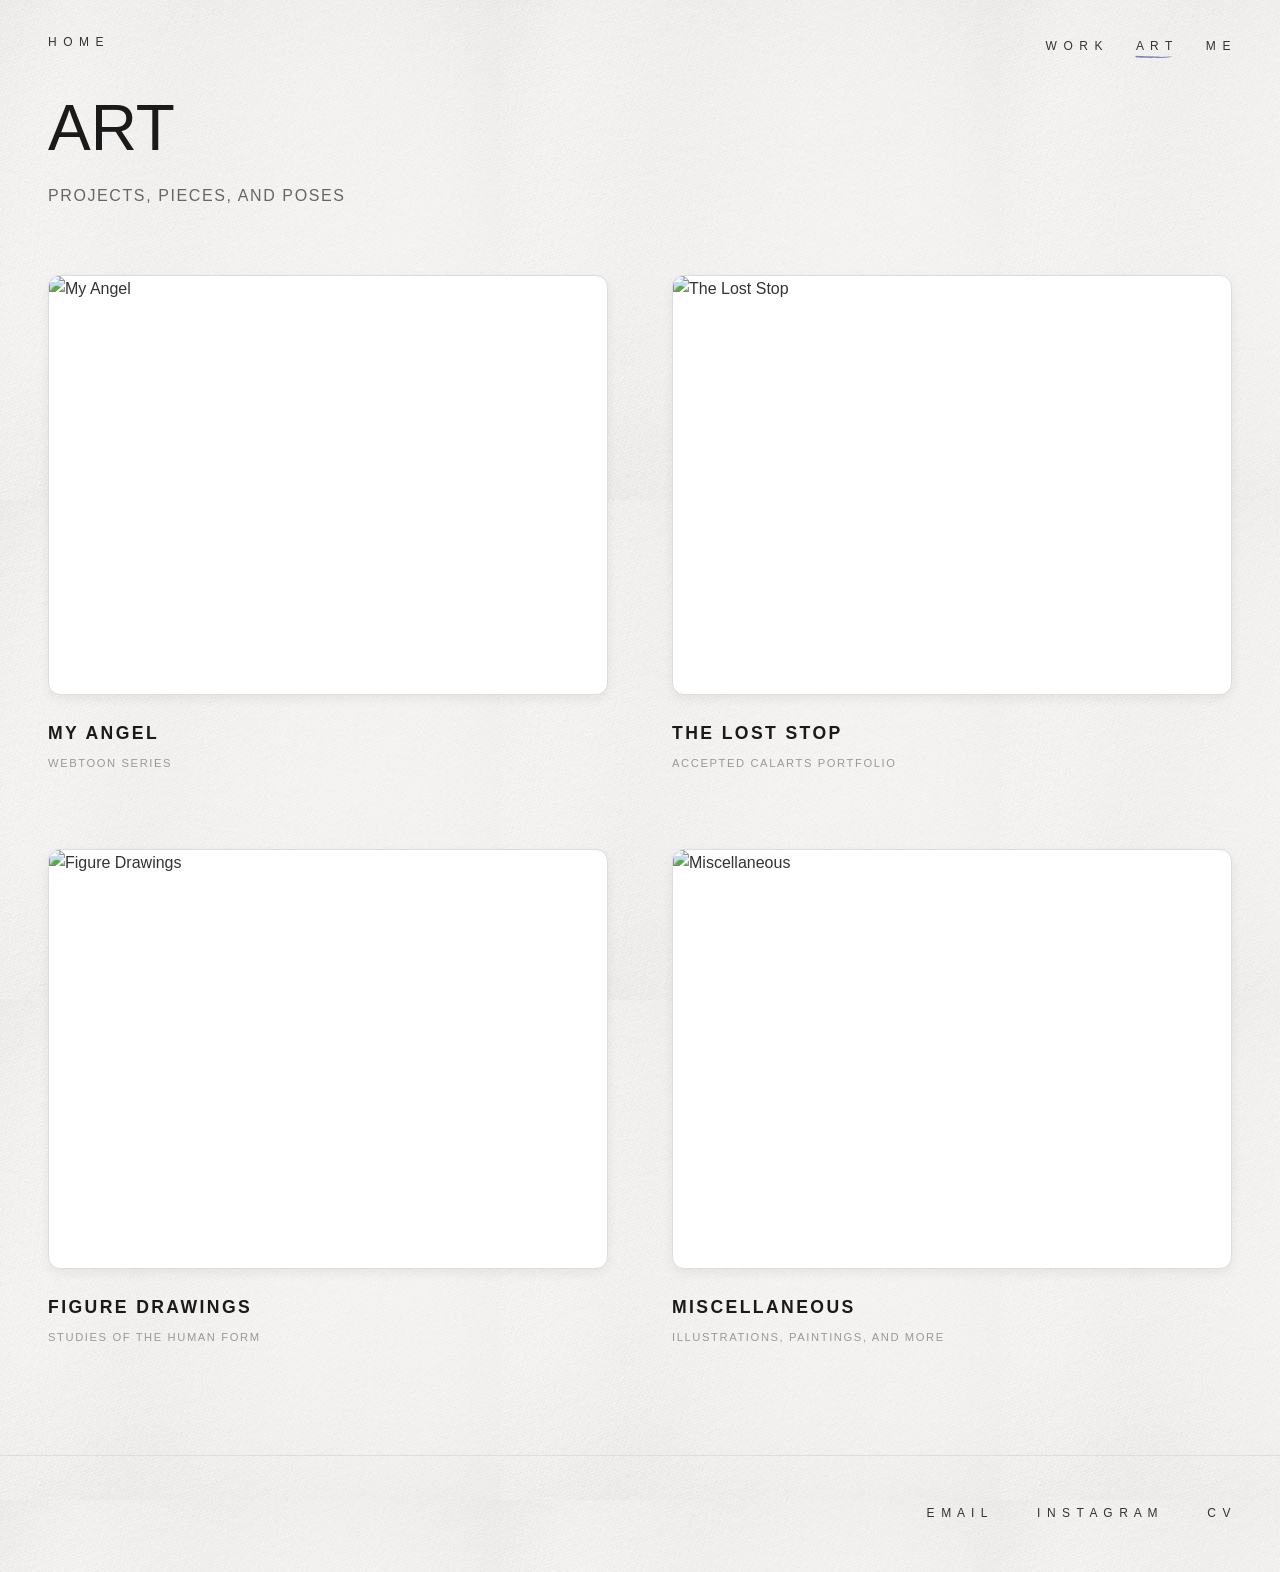
==== art.html @ a2e1e905 "fix color" ====
<!DOCTYPE html>
<html lang="en">
<head>
    <meta charset="UTF-8">
    <meta name="viewport" content="width=device-width, initial-scale=1.0">
    <title>Art | Alisa Liao</title>
    <link rel="stylesheet" href="styles.css">
</head>
<body>
    <!-- Navigation -->
    <nav class="navbar">
        <div class="nav-container">
            <a href="index.html" class="nav-logo">H O M E</a>
            <ul class="nav-menu">
                <li><a href="work.html">W O R K</a></li>
                <li><a href="art.html" class="active">A R T</a></li>
                <li><a href="me.html">M E</a></li>
            </ul>
        </div>
    </nav>

    <!-- Main Content -->
    <main class="container">
        <!-- Hero Section -->
        <section class="hero-section">
            <h1 class="project-title">ART</h1>
            <p class="project-subtitle">PROJECTS, PIECES, AND POSES</p>
        </section>

        <!-- Art Grid -->
        <section class="work-listing">
            <div class="work-listing-grid">
                <a href="https://www.webtoons.com/en/canvas/my-angel/list?title_no=1135920" target="_blank" rel="noopener" class="work-listing-card">
                    <div class="work-listing-card-media">
                        <div class="work-listing-card-thumb">
                            <img src="myangel15.jpg" alt="My Angel" class="work-listing-card-img">
                        </div>
                        <img src="pushpin.png" alt="" class="work-listing-card-pin">
                    </div>
                    <h3 class="work-listing-card-title">My Angel</h3>
                    <p class="work-listing-card-meta">Webtoon Series</p>
                </a>

                <a href="loststop.html" class="work-listing-card">
                    <div class="work-listing-card-media">
                        <div class="work-listing-card-thumb">
                            <img src="loststop/keyframe1.jpg" alt="The Lost Stop" class="work-listing-card-img">
                        </div>
                        <img src="pushpin.png" alt="" class="work-listing-card-pin">
                    </div>
                    <h3 class="work-listing-card-title">The Lost Stop</h3>
                    <p class="work-listing-card-meta">Accepted Calarts Portfolio</p>

                </a>

                <a href="figures.html" class="work-listing-card">
                    <div class="work-listing-card-media">
                        <div class="work-listing-card-thumb">
                            <img src="figures/fig7.jpg" alt="Figure Drawings" class="work-listing-card-img">
                        </div>
                        <img src="pushpin.png" alt="" class="work-listing-card-pin">
                    </div>
                    <h3 class="work-listing-card-title">Figure Drawings</h3>
                    <p class="work-listing-card-meta">Studies of the Human Form</p>

                </a>

                <a href="miscellaneous.html" class="work-listing-card">
                    <div class="work-listing-card-media">
                        <div class="work-listing-card-thumb">
                            <img src="illustration/illustration_bowie.jpg" alt="Miscellaneous" class="work-listing-card-img">
                        </div>
                        <img src="pushpin.png" alt="" class="work-listing-card-pin">
                    </div>
                    <h3 class="work-listing-card-title">Miscellaneous</h3>
                    <p class="work-listing-card-meta">Illustrations, Paintings, and More</p>

                </a>
            </div>
        </section>
    </main>

    <!-- Footer -->
    <footer class="footer">
        <div class="footer-links">
            <a href="mailto:alisaliao45@gmail.com">E M A I L</a>
            <a href="https://www.instagram.com/serene_dippity?utm_source=ig_web_button_share_sheet&igsh=ZDNlZDc0MzIxNw==" target="_blank" rel="noopener">I N S T A G R A M</a>
            <a href="AlisaLiaoResume.pdf" target="_blank" rel="noopener">C V</a>
        </div>
    </footer>

    <script src="script.js"></script>
</body>
</html>
---- styles.css ----
* {
    margin: 0;
    padding: 0;
    box-sizing: border-box;
}

html {
    background-image: linear-gradient(rgba(255,255,255,0.5), rgba(255,255,255,0.5)), url('Texturelabs_Paper_237XL.jpg');
    background-repeat: repeat;
    background-size: 500px 500px;
    background-color: #fff;
    min-height: 100vh;
    overflow-x: hidden;
}

body {
    font-family: 'Inter', sans-serif;
    background-color: transparent;
    color: #333;
    line-height: 1.6;
}

/* Navigation */
.navbar {
    background-color: transparent;
    padding: 2rem 3rem;
    position: sticky;
    top: 0;
    z-index: 100;
}

.nav-container {
    max-width: 1600px;
    margin: 0 auto;
    display: flex;
    justify-content: space-between;
    align-items: center;
}

.nav-logo {
    position: relative;
    text-decoration: none;
    color: #333;
    font-size: 0.75rem;
    letter-spacing: 0.1rem;
    padding-bottom: 0.25rem;
}

.nav-logo.active::after {
    content: "";
    position: absolute;
    left: -6%;
    bottom: -0.4rem;
    width: 112%;
    height: 8px;
    background: url("divider.svg") no-repeat center / 100% 100%;
}

.nav-menu {
    list-style: none;
    display: flex;
    gap: 2rem;
}

.nav-menu a {
    text-decoration: none;
    color: #333;
    font-size: 0.75rem;
    letter-spacing: 0.1rem;
    transition: opacity 0.3s ease;
}

.nav-menu a:hover {
    opacity: 0.6;
}

.nav-menu a {
    position: relative;
}

.nav-menu a.active::after {
    content: "";
    position: absolute;
    left: -6%;
    bottom: -0.5rem;
    width: 112%;
    height: 8px;
    background: url("nav_underline.svg") no-repeat center / 100% 100%;
}

/* Hero Section */
.hero {
    max-width: 1350px;
    margin: 0 auto;
    padding: 1rem 5rem;
    position: relative;
    min-height: 750px;
    /* No overflow clipping here anymore - the .ink-drag-layer below handles
       that, with generous headroom above so the hand/ink can move freely,
       including over the navbar, while still cutting off at the bottom. */
}

.hero-content {
    position: relative;
    z-index: 10;
    max-width: 600px;
}

.hero-title {
    font-size: 100px;
    letter-spacing: 35%;
    white-space: nowrap;
    color: #000;
    font-weight: 300;
}

.hero-subtitle {
    font-size: 32px;
    letter-spacing: 19%;
    margin-bottom: 3rem;
    font-weight: normal;
    white-space: nowrap;
}

.hero-quote {
    position: absolute;
    bottom: 1rem;
    left: 0;
    width: 100%;
    font-size: 16px;
    letter-spacing: 5%;
    text-align: center;
    z-index: 10;
}

.hero-illustration {
    position: absolute;
    right: 15%;
    top: 0;
    width: 40%;
    height: 550px;
    z-index: 1;
    /* Placeholder for illustration */
}

.gibbon {
    height: 750px;
}

/* Wraps the ink canvas and draggable hand. Extends well above the hero's
   own top edge (and above the navbar) and out to both sides, so the hand
   can be dragged freely in every direction except the bottom, where this
   layer's own edge lines up exactly with the hero's bottom - keeping the
   ink/hand from ever being dragged over the featured-work section below.
   Height is set in JS to track the hero's actual rendered height. */
.ink-drag-layer {
    position: absolute;
    top: -600px;
    left: -300px;
    width: calc(100% + 600px);
    overflow: hidden;
    z-index: 150; /* above the navbar (100) so the hand can be dragged on top of it */
    pointer-events: none; /* let clicks pass through to the nav/hero beneath, except on the hand itself */
}

.hand-gibbon {
    position: absolute;
    /* top/left are set in JS */
    height: 300px;
    cursor: grab;
    user-select: none;
    touch-action: none;
    pointer-events: auto;
}

.hand-gibbon:active {
    cursor: grabbing;
}

.ink-canvas {
    position: absolute;
    top: 0;
    left: 0;
    width: 100%;
    height: 100%;
}

/* Me Page */
.me-section {
    max-width: 1350px;
    margin: 3rem auto 0;
    padding: 1rem 5rem 8rem;
    position: relative;
    min-height: 500px;
}

.me-columns {
    display: flex;
    align-items: flex-start;
    justify-content: center;
    gap: 2rem;
    position: relative;
    z-index: 10;
}

.me-bio {
    max-width: 480px;
    display: flex;
    flex-direction: column;
    gap: 1.5rem;
}

.me-photo-frame {
    width: 380px;
    aspect-ratio: 1 / 1;
    flex-shrink: 0;
    background-color: #efefef;
    border: 1px solid #ddd;
    border-radius: 12px;
}

.me-illustration {
    position: absolute;
    left: 2%;
    top: 62%;
    width: 300px;
    z-index: 1;
}

.me-arrow-img {
    display: block;
    width: 100%;
    height: auto;
    margin-left: 500px;
    margin-top: 70px;
}

/* Same drag-and-draw mechanic as the homepage hero, scoped to this
   section: .me-arrow-img is the fixed reference the hand stays anchored
   to (in place of the gibbon), and .me-hand is the draggable pen. */
.me-drag-layer {
    position: absolute;
    top: -250px;
    left: -200px;
    width: calc(100% + 400px);
    overflow: hidden;
    z-index: 150;
    pointer-events: none;
}

.me-hand {
    position: absolute;
    height: 220px;
    margin-left: 250px;
    rotate: 15deg;
    cursor: grab;
    user-select: none;
    touch-action: none;
    pointer-events: auto;
}

.me-hand:active {
    cursor: grabbing;
}

.me-canvas {
    position: absolute;
    top: 0;
    left: 0;
    width: 100%;
    height: 100%;
}

/* Featured Work Section */
.featured-work {
    max-width: 1400px;
    margin: 3rem auto;
    padding: 5rem;
    border-top: 1px solid #ddd;
    position: relative;
}

.featured-star {
    position: absolute;
    top: 30rem;
    right: 2rem;
    width: 300px;
    rotate: 30deg;
    height: auto;
    opacity: 0.7;
    z-index: 0;
    pointer-events: none;
}

.section-title {
    font-size: 1.4rem;
    letter-spacing: 0.1rem;
    text-transform: uppercase;
    color: #1a1a1a;
    display: inline-block;
}

.featured-divider {
    display: block;
    width: 140px;
    height: auto;
    margin-top: -4rem;
}

.work-grid {
    position: relative;
    width: 860px;
    height: 560px;
    margin: 4rem auto;
    margin-bottom: -2rem;
}

.work-item {
    position: absolute;
    width: 340px;
    height: 430px;
}

.work-card {
    background-color: white;
    border: 8px solid #ddd;
    border-bottom-width: 80px;
    height: 100%;
    position: relative;
    box-shadow: 0 4px 12px rgba(0, 0, 0, 0.08);
}

.item-1 {
    top: 0;
    left: -50px;
    transform: rotate(-7deg);
    z-index: 1;
}

.item-2 {
    top: 190px;
    left: 200px;
    transform: rotate(5deg);
    z-index: 2;
}

.item-3 {
    top: 40px;
    left: 600px;
    transform: rotate(-5deg);
    z-index: 1;
}

/* Pushpins */
.work-pin {
    position: absolute;
    width: 40px;
    height: auto;
    top: -20px;
    left: 50%;
    transform: translateX(-50%) rotate(-6deg);
    z-index: 10;
    pointer-events: none;
}

/* Footer */
.footer {
    background-color: transparent;
    padding: 3rem;
    margin-top: 4rem;
    border-top: 1px solid #ddd;
}

.footer-links {
    max-width: 1200px;
    margin: 0 auto;
    display: flex;
    justify-content: flex-end;
    gap: 3rem;
}

.footer-links a {
    text-decoration: none;
    color: #333;
    font-size: 0.75rem;
    letter-spacing: 0.1rem;
    transition: opacity 0.3s ease;
}

.footer-links a:hover {
    opacity: 0.6;
}

/* Brilliance Exposed Page Styles */
.container {
    max-width: 1400px;
    margin: 0 auto;
    padding: 0 3rem;
}

.project-title {
    font-size: 64px;
    letter-spacing: 35%;
    font-weight: 300;
    line-height: 1.2;
    margin-bottom: 1rem;
    color: #1a1a1a;
}

.project-quote {
    font-size: 1.1rem;
    font-style: italic;
    color: #666;
    margin-bottom: 1rem;
}

.project-subtitle {
    font-size: 16px;
    letter-spacing: 0.1rem;
    color: #666;
    font-weight: 400;
    line-height: 1.8;
    margin-bottom: 4rem;
}

.project-meta {
    display: grid;
    grid-template-columns: repeat(4, 1fr);
    gap: 2rem;
    margin-bottom: 4rem;
}

.meta-item {
    display: flex;
    flex-direction: column;
    gap: 0.5rem;
}

.meta-label {
    font-size: 0.65rem;
    letter-spacing: 0.12rem;
    font-weight: 600;
    color: #999;
    text-transform: uppercase;
}

.meta-value {
    font-size: 0.9rem;
    letter-spacing: 0.05rem;
    color: #1a1a1a;
    font-weight: 400;
}

.hero-img {
    width: 100%;
    height: auto;
    object-fit: cover;
    display: block;
    border-radius: 12px;
    border: 1px solid #d1d1d1;
}

.content-section {
    margin: 2.5rem 0;
    padding: 1.5rem 0;
}

#concept,
#problem {
    margin-bottom: 4rem;
}

.section-header {
    display: flex;
    justify-content: space-between;
    align-items: center;
    margin-bottom: 2.5rem;
}

.back-link {
    font-size: 0.75rem;
    letter-spacing: 0.1rem;
    color: #1a1a1a;
    text-decoration: none;
    font-weight: 400;
    transition: opacity 0.3s ease;
}

.back-link:hover {
    opacity: 0.6;
}

.ballot-cta {
    text-align: center;
    margin: 2.5rem 0;
}

.ballot-cta-text {
    font-size: 0.85rem;
    letter-spacing: 0.05rem;
    color: #1a1a1a;
    margin-bottom: 1.25rem;
    text-transform: uppercase;
}

.ballot-button {
    display: inline-block;
    padding: 0.75rem 2rem;
    border-radius: 4px;
    font-size: 0.75rem;
    letter-spacing: 0.15rem;
    text-transform: uppercase;
    background-color: #1a1a1a;
    color: #fff;
    text-decoration: none;
    margin-top: 1rem;
}

.ballot-button:hover {
    background-color: #7387B7;
    border: none;
    color: #fff;
}

.ballot-cta-highlight {
    position: relative;
    background-color: #e4e4e4;
    padding: 2.5rem 2rem;
    border-radius: 8px;
    width: 600px;
    margin: 3.5rem auto;
}

.ballot-cta-pin {
    position: absolute;
    top: -26px;
    right: 8%;
    width: 60px;
    height: auto;
    transform: rotate(28deg);
    pointer-events: none;
}

.project-section-title {
    font-size: 0.8rem;
    letter-spacing: 0.2rem;
    font-weight: 600;
    color: #666;
    text-transform: uppercase;
    margin-bottom: 2rem;
}

.section-content {
    display: grid;
    grid-template-columns: 250px 1fr;
    gap: 5rem;
    align-items: flex-start;
}

.left-column {
    position: sticky;
    top: 100px;
}

.subsection-title {
    font-size: 0.7rem;
    letter-spacing: 0.15rem;
    font-weight: 600;
    color: #999;
    margin-bottom: 1.5rem;
    text-transform: uppercase;
}

.approach-list {
    list-style: none;
}

.approach-list li {
    margin-bottom: 1rem;
}

.approach-list a {
    position: relative;
    display: inline-block;
    font-size: 0.8rem;
    letter-spacing: 0.08rem;
    color: #bbb;
    font-weight: 400;
    text-decoration: none;
    transition: color 0.3s ease;
}

.approach-list a::after {
    content: "";
    position: absolute;
    left: -4%;
    bottom: -0.35rem;
    width: 108%;
    height: 10px;
    background: url("nav_underline.svg") no-repeat center / 100% 100%;
    opacity: 0;
    transform: scale(0.9);
    transition: opacity 0.3s ease, transform 0.3s ease;
    pointer-events: none;
}

.approach-list a.active {
    color: #1a1a1a;
}

.approach-list a.active::after {
    opacity: 1;
    transform: scale(1);
}

.problem-heading {
    font-size: 1.5rem;
    font-weight: 400;
    letter-spacing: 7%;
    color: #1a1a1a;
}

.cvs-problem-heading {
    font-size: 1.5rem;
    font-weight: 400;
    letter-spacing: 7%;
    color: #1a1a1a;
    margin-top: 2rem;
    margin-bottom: 1rem;
}

.problem-text {
    font-size: .85rem;
    color: #1a1a1a;
    font-weight: 400;
    letter-spacing: 7%;
}

.approach-question {
    font-size: 1.5rem;
    font-weight: 400;
    letter-spacing: 7%;
    color: #1a1a1a;
}

.approach-question + .approach-question {
    margin-top: 1.5rem;
}

.emphasis-text {
    font-size: 1.1rem;
    font-weight: 600;
}

.section-divider {
    display: block;
    width: 120px;
    height: auto;
    margin: 1.5rem auto;
}

.loading-indicator {
    display: flex;
    align-items: center;
    gap: 0.75rem;
    padding: 1rem 0;
    font-size: 0.85rem;
    letter-spacing: 0.05rem;
    color: #666;
}

.loading-spinner {
    flex-shrink: 0;
    width: 16px;
    height: 16px;
    border: 2px solid #ddd;
    border-top-color: #7387B7;
    border-radius: 50%;
    animation: spin 0.8s linear infinite;
}

@keyframes spin {
    to {
        transform: rotate(360deg);
    }
}

.loading-error {
    padding: 1rem 0;
    font-size: 0.85rem;
    letter-spacing: 0.05rem;
    color: #999;
}

.stats-table-wrapper {
    margin-top: 1rem;
    border: 1px solid #ccc;
    border-radius: 12px;
    overflow: hidden;
}

.stats-table {
    width: 100%;
    border-collapse: collapse;
    font-size: 0.8rem;
    letter-spacing: 0.03rem;
    color: #1a1a1a;
}

.stats-table th,
.stats-table td {
    border: 1px solid #ccc;
    border-top: none;
    border-left: none;
    padding: 0.5rem 0.75rem;
    text-align: left;
}

.stats-table thead tr:first-child th {
    border-top: none;
}

.stats-table tr th:last-child,
.stats-table tr td:last-child {
    border-right: none;
}

.stats-table thead th {
    background-color: #f0f0f0;
    font-weight: 600;
    text-transform: uppercase;
    font-size: 0.7rem;
    letter-spacing: 0.08rem;
    color: #666;
}

.project-text {
    font-size: 0.85rem;
    color: #1a1a1a;
    letter-spacing: 0.05rem;
    margin-top: 0.8rem;
    margin-bottom: 1rem;
}

.research-section {
    margin-bottom: 4rem;
}

.research-subtitle {
    font-size: 0.75rem;
    letter-spacing: 0.15rem;
    color: #1a1a1a;
    margin-bottom: 0.5rem;
}

.wireframe-subtitle {
    font-size: 0.75rem;
    letter-spacing: 0.15rem;
    color: #1a1a1a;
    margin-bottom: 0.5rem;
}

.content-list {
    margin-bottom: 1.5rem;
}

.content-list li {
    font-size: 0.85rem;
    letter-spacing: 0.05rem;
    color: #1a1a1a;
    margin-bottom: 0.5rem;
    margin-left: 1rem;
}

.features-box {
    border: 1px solid #ccc;
    border-radius: 8px;
    max-width: 400px;
    margin: 2rem auto;
    padding: 1.5rem 2.5rem;
}

.features-box .research-subtitle {
    text-align: center;
    text-transform: uppercase;
    margin-bottom: 1rem;
}

.features-box .content-list {
    margin-bottom: 0;
}

.features-box .content-list li {
    margin-bottom: 1rem;
}

.features-box .content-list li:last-child {
    margin-bottom: 0;
}

.feedback-row {
    display: flex;
    gap: 2rem;
    margin: 1.5rem 0;
}

.feedback-box {
    flex: 1;
    border: 1px solid #ccc;
    border-radius: 8px;
    padding: 1.5rem 2rem;
    width: 500px;
}

.feedback-box-centered {
    margin: 0 auto;
}

.feedback-box .content-list {
    margin-bottom: 0;
}

.competitive-analysis-placeholder {
    width: 100%;
    background-color: #d9d9d9;
    border: 1px solid #ccc;
    border-radius: 12px;
    overflow: hidden;
}

.wireframes-placeholder {
    background-color: transparent;
    border: none;
    padding: 0;
}

.wireframes-row {
    display: flex;
    align-items: flex-start;
    gap: 1rem;
    width: 100%;
    margin-top: 1.5rem;
}

.wireframes-row > * {
    min-width: 0;
}

.wireframes-row > img:first-child {
    flex: 0 1 31%;
}

.wireframes-row > .wireframe-stack {
    flex: 0 1 32%;
}

.wireframes-row > img:last-child {
    flex: 0 1 37%;
}

.wireframe-img {
    display: block;
    width: 100%;
    height: auto;
    border-radius: 12px;
    
}

.wireframe-stack {
    display: flex;
    flex-direction: column;
    gap: 1rem;
}

.research-img {
    width: 100%;
    height: auto;
    display: block;
}

.problem-flow {
    display: flex;
    flex-direction: column;
    align-items: center;
    margin: 1.5rem 0;
}

.problem-flow-box {
    width: 300px;
    max-width: 100%;
    background-color: #e4e4e4;
    border-radius: 8px;
    padding: 1.5rem 2rem;
    font-size: 0.85rem;
    letter-spacing: 0.03rem;
    color: #1a1a1a;
    line-height: 1.6;
}

.problem-flow-arrow {
    align-self: center;
    width: 2px;
    height: 32px;
    background-color: #999;
    margin: 0.5rem 0;
    position: relative;
}

.problem-flow-arrow::after {
    content: "";
    position: absolute;
    left: 50%;
    bottom: -1px;
    width: 8px;
    height: 8px;
    border-right: 2px solid #999;
    border-bottom: 2px solid #999;
    transform: translateX(-50%) rotate(45deg);
}

.design-flow-grid {
    display: grid;
    grid-template-columns: repeat(3, 1fr);
    gap: 2rem;
    margin: 2rem 0;
}

.design-flow-item {
    text-align: center;
    width: 250px;
}

.design-flow-item img {
    display: block;
    width: 100%;
    height: auto;
    border-radius: 16px;
    border: 1px solid #ccc;
}

.design-flow-item figcaption {
    margin-top: 0.75rem;
}

.design-wide-img {
    display: block;
    width: 100%;
    height: auto;
    border-radius: 16px;
    border: 1px solid #ccc;
    margin: 1.5rem 0;
}

.design-pages-grid {
    display: grid;
    grid-template-columns: repeat(2, 1fr);
    gap: 1.25rem 1rem;
    align-items: start;
    margin: 2rem 0;
}

.design-page figcaption {
    text-align: left;
    margin-bottom: 0.75rem;
    font-weight: 600;
}

.design-page .design-wide-img {
    margin: 0;
}

.designs-group {
    margin-bottom: 3.5rem;
}

.designs-group:last-child {
    margin-bottom: 0;
}

/* Character / Keyframe grids (Lost Stop) */
.character-grid {
    display: grid;
    grid-template-columns: repeat(2, 1fr);
    gap: 2.5rem 2rem;
    margin: 2rem 0;
}

.character-img {
    display: block;
    width: 100%;
    height: auto;
    border-radius: 16px;
    border: 1px solid #ccc;
    margin-bottom: 1rem;
}

.character-name {
    font-size: 1rem;
    font-weight: 600;
    color: #1a1a1a;
    margin-bottom: 0.5rem;
}

.character-age {
    font-weight: 400;
    color: #999;
}

.keyframe-grid {
    display: grid;
    grid-template-columns: repeat(2, 1fr);
    gap: 2.5rem 2rem;
    margin: 2rem 0;
}

.keyframe-img {
    display: block;
    width: 100%;
    height: auto;
    border-radius: 16px;
    border: 1px solid #ccc;
    margin-bottom: 0.75rem;
}

/* Masonry-style gallery (Figure Drawings): images pack tightly with no
   uneven row gaps, since each column flows independently by height. */
.figure-gallery {
    column-count: 2;
    column-gap: 2rem;
    margin: 2rem 0;
}

.figure-item {
    break-inside: avoid;
    margin-bottom: 2rem;
}

.figure-item img,
.figure-item video {
    display: block;
    width: 100%;
    height: auto;
    border-radius: 16px;
    border: 1px solid #ccc;
}

.problem-image-row {
    display: flex;
    gap: 2rem;
    margin: 4rem 0;
}

.problem-image {
    flex: 1;
    text-align: center;
}

.problem-image-frame {
    position: relative;
}

.problem-image img {
    display: block;
    width: 100%;
    height: 260px;
    object-fit: cover;
    border-radius: 12px;
    border: 1px solid #ccc;
}

.problem-image-heading {
    position: absolute;
    top: -1.5rem;
    left: 50%;
    transform: translateX(-50%);
    z-index: 2;
    white-space: nowrap;
    font-size: 0.75rem;
    letter-spacing: 0.15rem;
    color: #1a1a1a;
    text-transform: uppercase;
}

/* Work Listing Page */
.work-listing {
    margin: 3rem 0 6rem;
}

.work-listing-grid {
    display: grid;
    grid-template-columns: repeat(2, 1fr);
    gap: 4rem 4rem;
}

.work-listing-card {
    display: block;
    text-decoration: none;
    color: inherit;
}

.work-listing-card-media {
    position: relative;
    margin-bottom: 1.5rem;
}

.work-listing-card-thumb {
    width: 100%;
    aspect-ratio: 4 / 3;
    background-color: #fff;
    border: 1px solid #ddd;
    border-radius: 12px;
    overflow: hidden;
    box-shadow: 0 4px 12px rgba(0, 0, 0, 0.06);
    transition: transform 0.3s ease, box-shadow 0.3s ease;
}

.work-listing-card-img {
    width: 100%;
    height: 100%;
    object-fit: cover;
    display: block;
}

.work-listing-card:hover .work-listing-card-thumb {
    transform: translateY(-4px);
    box-shadow: 0 10px 24px rgba(0, 0, 0, 0.1);
}

.work-listing-card-pin {
    position: absolute;
    top: -42px;
    right: -4%;
    width: 60px;
    height: auto;
    opacity: 0;
    transform: scale(0.6) rotate(-28deg);
    rotate: 28deg;
    pointer-events: none;
    z-index: 5;
}

.work-listing-card:hover .work-listing-card-pin {
    opacity: 1;
    transform: scale(1) rotate(-8deg);
}

.work-listing-card-title {
    font-size: 1.1rem;
    letter-spacing: 0.15rem;
    text-transform: uppercase;
    font-weight: 600;
    color: #1a1a1a;
    margin-bottom: 0.5rem;
}

.work-listing-card-meta {
    font-size: 0.7rem;
    letter-spacing: 0.1rem;
    text-transform: uppercase;
    color: #999;
    margin-bottom: 0.75rem;
}

.work-listing-card-desc {
    font-size: 0.85rem;
    letter-spacing: 0.03rem;
    color: #666;
    line-height: 1.6;
}

.work-listing-card-placeholder {
    cursor: default;
}

.work-listing-card-thumb-empty {
    background-color: #efefef;
    box-shadow: none;
}

.work-listing-card-placeholder .work-listing-card-title {
    color: #999;
}

.work-listing-card-meta-soon {
    color: #7387B7;
    font-weight: 600;
}

/* Mini Explorations */
.mini-explorations {
    margin: 2rem 0 6rem;
}

.mini-explorations-placeholder {
    width: 100%;
    min-height: 360px;
    background-color: #d9d9d9;
    border: 1px solid #ccc;
    border-radius: 12px;
    display: flex;
    align-items: center;
    justify-content: center;
}

.placeholder-text {
    font-size: 0.75rem;
    letter-spacing: 0.12rem;
    text-transform: uppercase;
    color: #888;
}

/* Responsive */
@media (max-width: 768px) {
    .hero {
        flex-direction: column;
        padding: 2rem 1.5rem;
    }

    .me-columns {
        flex-direction: column;
    }

    .me-photo-frame {
        width: 100%;
    }

    .hero-title {
        font-size: 2.5rem;
    }

    .hero-illustration {
        height: 300px;
    }

    .work-grid {
        height: auto;
        display: flex;
        flex-direction: column;
        gap: 3rem;
        max-width: 100%;
    }

    .work-item {
        position: relative;
        top: auto;
        left: auto;
        width: 100%;
        max-width: 260px;
        margin: 0 auto;
    }

    .work-listing-grid {
        grid-template-columns: 1fr;
        gap: 3rem;
    }

    .design-flow-grid {
        grid-template-columns: repeat(2, 1fr);
    }

    .feedback-row {
        flex-direction: column;
    }

    .design-pages-grid {
        grid-template-columns: 1fr;
    }

    .character-grid {
        grid-template-columns: 1fr;
    }

    .keyframe-grid {
        grid-template-columns: 1fr;
    }

    .figure-gallery {
        column-count: 1;
    }

    .nav-menu {
        gap: 1rem;
        font-size: 0.7rem;
    }

    .footer-links {
        justify-content: center;
        gap: 1.5rem;
    }
}
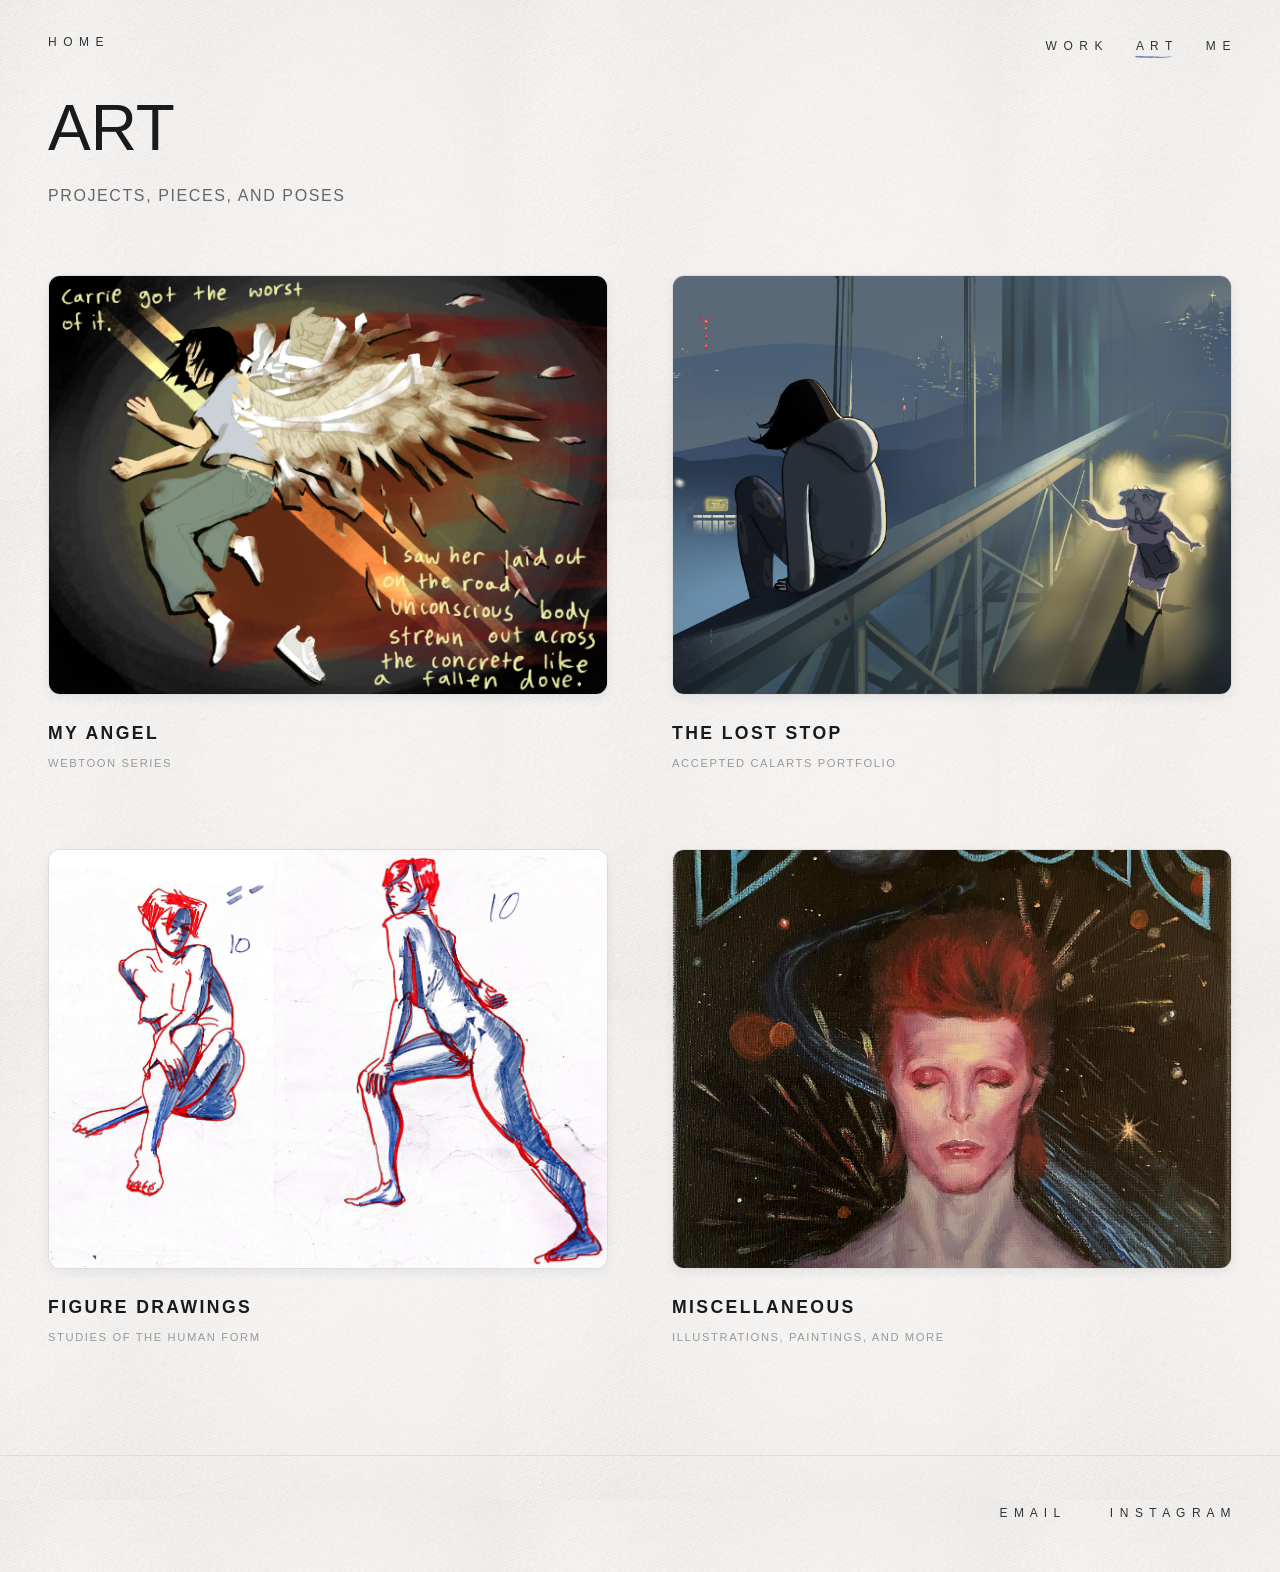
==== commit 78bfbfac: "add me/misc pages and remaining assets" ====
--- a/art.html
+++ b/art.html
@@ -85,7 +85,6 @@
         <div class="footer-links">
             <a href="mailto:alisaliao45@gmail.com">E M A I L</a>
             <a href="https://www.instagram.com/serene_dippity?utm_source=ig_web_button_share_sheet&igsh=ZDNlZDc0MzIxNw==" target="_blank" rel="noopener">I N S T A G R A M</a>
-            <a href="AlisaLiaoResume.pdf" target="_blank" rel="noopener">C V</a>
         </div>
     </footer>
 
--- a/styles.css
+++ b/styles.css
@@ -145,6 +145,7 @@
 
 .gibbon {
     height: 750px;
+    opacity: 0.6;
 }
 
 /* Wraps the ink canvas and draggable hand. Extends well above the hero's
@@ -517,7 +518,7 @@
 }
 
 .ballot-button:hover {
-    background-color: #7387B7;
+    background-color: #B1B5DF;
     border: none;
     color: #fff;
 }
@@ -674,7 +675,7 @@
     width: 16px;
     height: 16px;
     border: 2px solid #ddd;
-    border-top-color: #7387B7;
+    border-top-color: #B1B5DF;
     border-radius: 50%;
     animation: spin 0.8s linear infinite;
 }
@@ -1182,7 +1183,7 @@
 }
 
 .work-listing-card-meta-soon {
-    color: #7387B7;
+    color: #B1B5DF;
     font-weight: 600;
 }
 
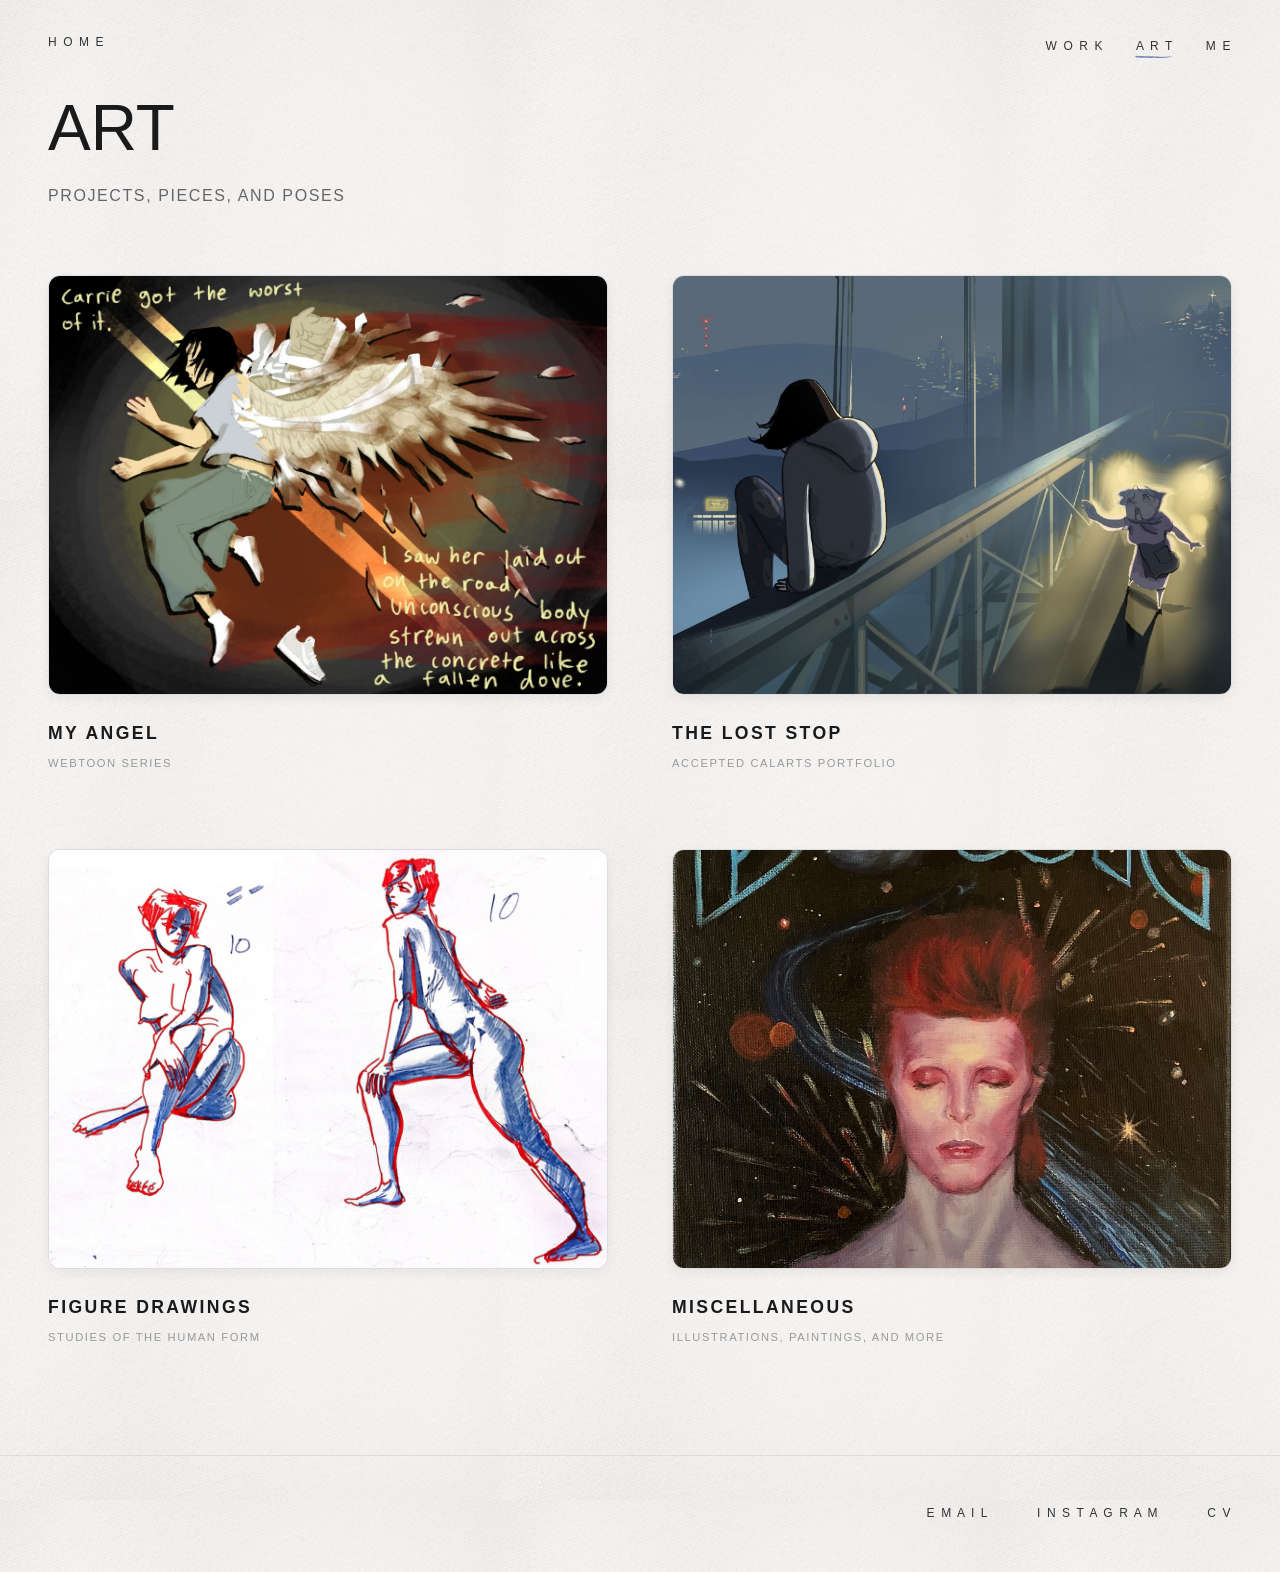
==== commit ae94bbd6: "small changes" ====
--- a/art.html
+++ b/art.html
@@ -33,7 +33,7 @@
                 <a href="https://www.webtoons.com/en/canvas/my-angel/list?title_no=1135920" target="_blank" rel="noopener" class="work-listing-card">
                     <div class="work-listing-card-media">
                         <div class="work-listing-card-thumb">
-                            <img src="myangel15.jpg" alt="My Angel" class="work-listing-card-img">
+                            <img src="myangel15_thumb.jpg" alt="My Angel" class="work-listing-card-img">
                         </div>
                         <img src="pushpin.png" alt="" class="work-listing-card-pin">
                     </div>
@@ -44,7 +44,7 @@
                 <a href="loststop.html" class="work-listing-card">
                     <div class="work-listing-card-media">
                         <div class="work-listing-card-thumb">
-                            <img src="loststop/keyframe1.jpg" alt="The Lost Stop" class="work-listing-card-img">
+                            <img src="loststop/keyframe1_thumb.jpg" alt="The Lost Stop" class="work-listing-card-img">
                         </div>
                         <img src="pushpin.png" alt="" class="work-listing-card-pin">
                     </div>
@@ -56,7 +56,7 @@
                 <a href="figures.html" class="work-listing-card">
                     <div class="work-listing-card-media">
                         <div class="work-listing-card-thumb">
-                            <img src="figures/fig7.jpg" alt="Figure Drawings" class="work-listing-card-img">
+                            <img src="figures/fig7_thumb.jpg" alt="Figure Drawings" class="work-listing-card-img">
                         </div>
                         <img src="pushpin.png" alt="" class="work-listing-card-pin">
                     </div>
@@ -68,7 +68,7 @@
                 <a href="miscellaneous.html" class="work-listing-card">
                     <div class="work-listing-card-media">
                         <div class="work-listing-card-thumb">
-                            <img src="illustration/illustration_bowie.jpg" alt="Miscellaneous" class="work-listing-card-img">
+                            <img src="illustration/illustration_bowie_thumb.jpg" alt="Miscellaneous" class="work-listing-card-img">
                         </div>
                         <img src="pushpin.png" alt="" class="work-listing-card-pin">
                     </div>
@@ -85,6 +85,7 @@
         <div class="footer-links">
             <a href="mailto:alisaliao45@gmail.com">E M A I L</a>
             <a href="https://www.instagram.com/serene_dippity?utm_source=ig_web_button_share_sheet&igsh=ZDNlZDc0MzIxNw==" target="_blank" rel="noopener">I N S T A G R A M</a>
+            <a href="AlisaLiaoResume.pdf" target="_blank" rel="noopener">C V</a>
         </div>
     </footer>
 
--- a/styles.css
+++ b/styles.css
@@ -18,6 +18,45 @@
     background-color: transparent;
     color: #333;
     line-height: 1.6;
+    cursor: none;
+}
+
+a {
+    cursor: none;
+}
+
+/* Custom cursor: a ring that follows the pointer. The outer element is
+   positioned via script.js (transform: translate), so the hover grow/fill
+   effect lives on the inner ring instead, to avoid both trying to control
+   `transform` at once. */
+.custom-cursor {
+    position: fixed;
+    top: 0;
+    left: 0;
+    width: 24px;
+    height: 24px;
+    pointer-events: none;
+    z-index: 9999;
+    opacity: 0;
+    transition: opacity 0.2s ease;
+}
+
+.custom-cursor.is-visible {
+    opacity: 1;
+}
+
+.custom-cursor-ring {
+    width: 100%;
+    height: 100%;
+    border-radius: 50%;
+    border: 2px solid #7387B7;
+    box-sizing: border-box;
+    transition: transform 0.15s ease, background-color 0.15s ease;
+}
+
+.custom-cursor.is-hover .custom-cursor-ring {
+    transform: scale(1.35);
+    background-color: #7387B7;
 }
 
 /* Navigation */
@@ -145,7 +184,6 @@
 
 .gibbon {
     height: 750px;
-    opacity: 0.6;
 }
 
 /* Wraps the ink canvas and draggable hand. Extends well above the hero's
@@ -168,14 +206,10 @@
     position: absolute;
     /* top/left are set in JS */
     height: 300px;
-    cursor: grab;
+    cursor: none;
     user-select: none;
     touch-action: none;
     pointer-events: auto;
-}
-
-.hand-gibbon:active {
-    cursor: grabbing;
 }
 
 .ink-canvas {
@@ -216,7 +250,12 @@
     aspect-ratio: 1 / 1;
     flex-shrink: 0;
     background-color: #efefef;
-    border: 1px solid #ddd;
+}
+
+.me-photo {
+    width: 100%;
+    height: 100%;
+    object-fit: cover;
     border-radius: 12px;
 }
 
@@ -254,14 +293,10 @@
     height: 220px;
     margin-left: 250px;
     rotate: 15deg;
-    cursor: grab;
+    cursor: none;
     user-select: none;
     touch-action: none;
     pointer-events: auto;
-}
-
-.me-hand:active {
-    cursor: grabbing;
 }
 
 .me-canvas {
@@ -323,12 +358,61 @@
 }
 
 .work-card {
+    display: block;
     background-color: white;
-    border: 8px solid #ddd;
+    border: 8px solid #fff;
     border-bottom-width: 80px;
     height: 100%;
     position: relative;
     box-shadow: 0 4px 12px rgba(0, 0, 0, 0.08);
+    text-decoration: none;
+    color: inherit;
+    transition: transform 0.25s ease, box-shadow 0.25s ease;
+}
+
+.work-item:hover {
+    z-index: 20;
+}
+
+.work-item:hover .work-card {
+    transform: scale(1.08);
+    box-shadow: 0 16px 36px rgba(0, 0, 0, 0.22);
+}
+
+.work-card-img {
+    display: block;
+    width: 100%;
+    height: 100%;
+    object-fit: cover;
+}
+
+.work-card-caption {
+    position: absolute;
+    left: 0;
+    right: 0;
+    bottom: -72px;
+    height: 64px;
+    display: flex;
+    flex-direction: column;
+    align-items: center;
+    justify-content: center;
+    gap: 0.3rem;
+    text-align: center;
+    padding: 0 0.5rem;
+}
+
+.work-card-caption-title {
+    font-size: 0.8rem;
+    letter-spacing: 0.06rem;
+    text-transform: uppercase;
+    font-weight: 600;
+    color: #1a1a1a;
+}
+
+.work-card-caption-subtitle {
+    font-size: 0.65rem;
+    letter-spacing: 0.04rem;
+    color: #999;
 }
 
 .item-1 {
@@ -489,6 +573,18 @@
 
 .back-link:hover {
     opacity: 0.6;
+}
+
+.inline-link {
+    color: #7387B7;
+    text-decoration: underline;
+    text-underline-offset: 3px;
+    font-weight: 600;
+    transition: opacity 0.3s ease;
+}
+
+.inline-link:hover {
+    opacity: 0.7;
 }
 
 .ballot-cta {
@@ -518,7 +614,7 @@
 }
 
 .ballot-button:hover {
-    background-color: #B1B5DF;
+    background-color: #7387B7;
     border: none;
     color: #fff;
 }
@@ -675,7 +771,7 @@
     width: 16px;
     height: 16px;
     border: 2px solid #ddd;
-    border-top-color: #B1B5DF;
+    border-top-color: #7387B7;
     border-radius: 50%;
     animation: spin 0.8s linear infinite;
 }
@@ -773,6 +869,41 @@
     margin-left: 1rem;
 }
 
+.results-table-wrapper {
+    overflow-x: auto;
+    margin: 1.5rem 0;
+}
+
+.results-table {
+    width: 100%;
+    border-collapse: collapse;
+    font-size: 0.85rem;
+}
+
+.results-table th,
+.results-table td {
+    text-align: left;
+    padding: 0.6rem 1rem;
+    border-bottom: 1px solid #e0e0e0;
+    white-space: nowrap;
+}
+
+.results-table th {
+    font-size: 0.7rem;
+    letter-spacing: 0.08rem;
+    text-transform: uppercase;
+    color: #999;
+    font-weight: 600;
+}
+
+.results-table td {
+    color: #1a1a1a;
+}
+
+.results-table tbody tr:first-child td {
+    font-weight: 600;
+}
+
 .features-box {
     border: 1px solid #ccc;
     border-radius: 8px;
@@ -819,6 +950,51 @@
 
 .feedback-box .content-list {
     margin-bottom: 0;
+}
+
+.ps-header {
+    display: grid;
+    grid-template-columns: 1fr auto 1fr;
+    align-items: center;
+    gap: 1.25rem;
+    margin: 1.5rem 0 0.75rem;
+}
+
+.ps-header span {
+    font-size: 0.7rem;
+    letter-spacing: 0.15rem;
+    text-transform: uppercase;
+    color: #999;
+    text-align: center;
+}
+
+.ps-list {
+    display: flex;
+    flex-direction: column;
+    gap: 1rem;
+    margin-bottom: 1.5rem;
+}
+
+.ps-pair {
+    display: grid;
+    grid-template-columns: 1fr auto 1fr;
+    align-items: center;
+    gap: 1.25rem;
+}
+
+.ps-box {
+    border: 1px solid #ccc;
+    border-radius: 8px;
+    padding: 1rem 1.25rem;
+}
+
+.ps-box p {
+    margin: 0;
+}
+
+.ps-arrow {
+    font-size: 1.25rem;
+    color: #999;
 }
 
 .competitive-analysis-placeholder {
@@ -939,6 +1115,36 @@
     border: 1px solid #ccc;
 }
 
+/* Chart grids (data-viz case studies): unlike .design-flow-grid, images
+   fill their column (no fixed width cap) with a tighter gap, so multi-chart
+   rows use more of the available width. */
+.chart-grid-3 {
+    display: grid;
+    grid-template-columns: repeat(3, 1fr);
+    gap: 1rem;
+    margin: 2rem 0;
+}
+
+.chart-grid-2 {
+    display: grid;
+    grid-template-columns: repeat(2, 1fr);
+    gap: 1rem;
+    margin: 2rem 0;
+}
+
+.chart-item {
+    text-align: center;
+    width: 100%;
+}
+
+.chart-item img {
+    display: block;
+    width: 100%;
+    height: auto;
+    border-radius: 16px;
+    border: 1px solid #ccc;
+}
+
 .design-flow-item figcaption {
     margin-top: 0.75rem;
 }
@@ -1010,8 +1216,12 @@
 .keyframe-grid {
     display: grid;
     grid-template-columns: repeat(2, 1fr);
-    gap: 2.5rem 2rem;
+    gap: 1rem;
     margin: 2rem 0;
+}
+
+.keyframe-item {
+    margin: 0;
 }
 
 .keyframe-img {
@@ -1020,7 +1230,12 @@
     height: auto;
     border-radius: 16px;
     border: 1px solid #ccc;
-    margin-bottom: 0.75rem;
+    margin-bottom: 0.5rem;
+}
+
+.keyframe-grid-featured {
+    grid-template-columns: 2.2fr 1fr;
+    align-items: start;
 }
 
 /* Masonry-style gallery (Figure Drawings): images pack tightly with no
@@ -1183,7 +1398,7 @@
 }
 
 .work-listing-card-meta-soon {
-    color: #B1B5DF;
+    color: #7387B7;
     font-weight: 600;
 }
 
@@ -1259,6 +1474,14 @@
         grid-template-columns: repeat(2, 1fr);
     }
 
+    .chart-grid-3 {
+        grid-template-columns: repeat(2, 1fr);
+    }
+
+    .chart-grid-2 {
+        grid-template-columns: 1fr;
+    }
+
     .feedback-row {
         flex-direction: column;
     }
@@ -1273,6 +1496,17 @@
 
     .keyframe-grid {
         grid-template-columns: 1fr;
+    }
+
+    .ps-header,
+    .ps-pair {
+        grid-template-columns: 1fr;
+        gap: 0.5rem;
+        text-align: center;
+    }
+
+    .ps-arrow {
+        transform: rotate(90deg);
     }
 
     .figure-gallery {
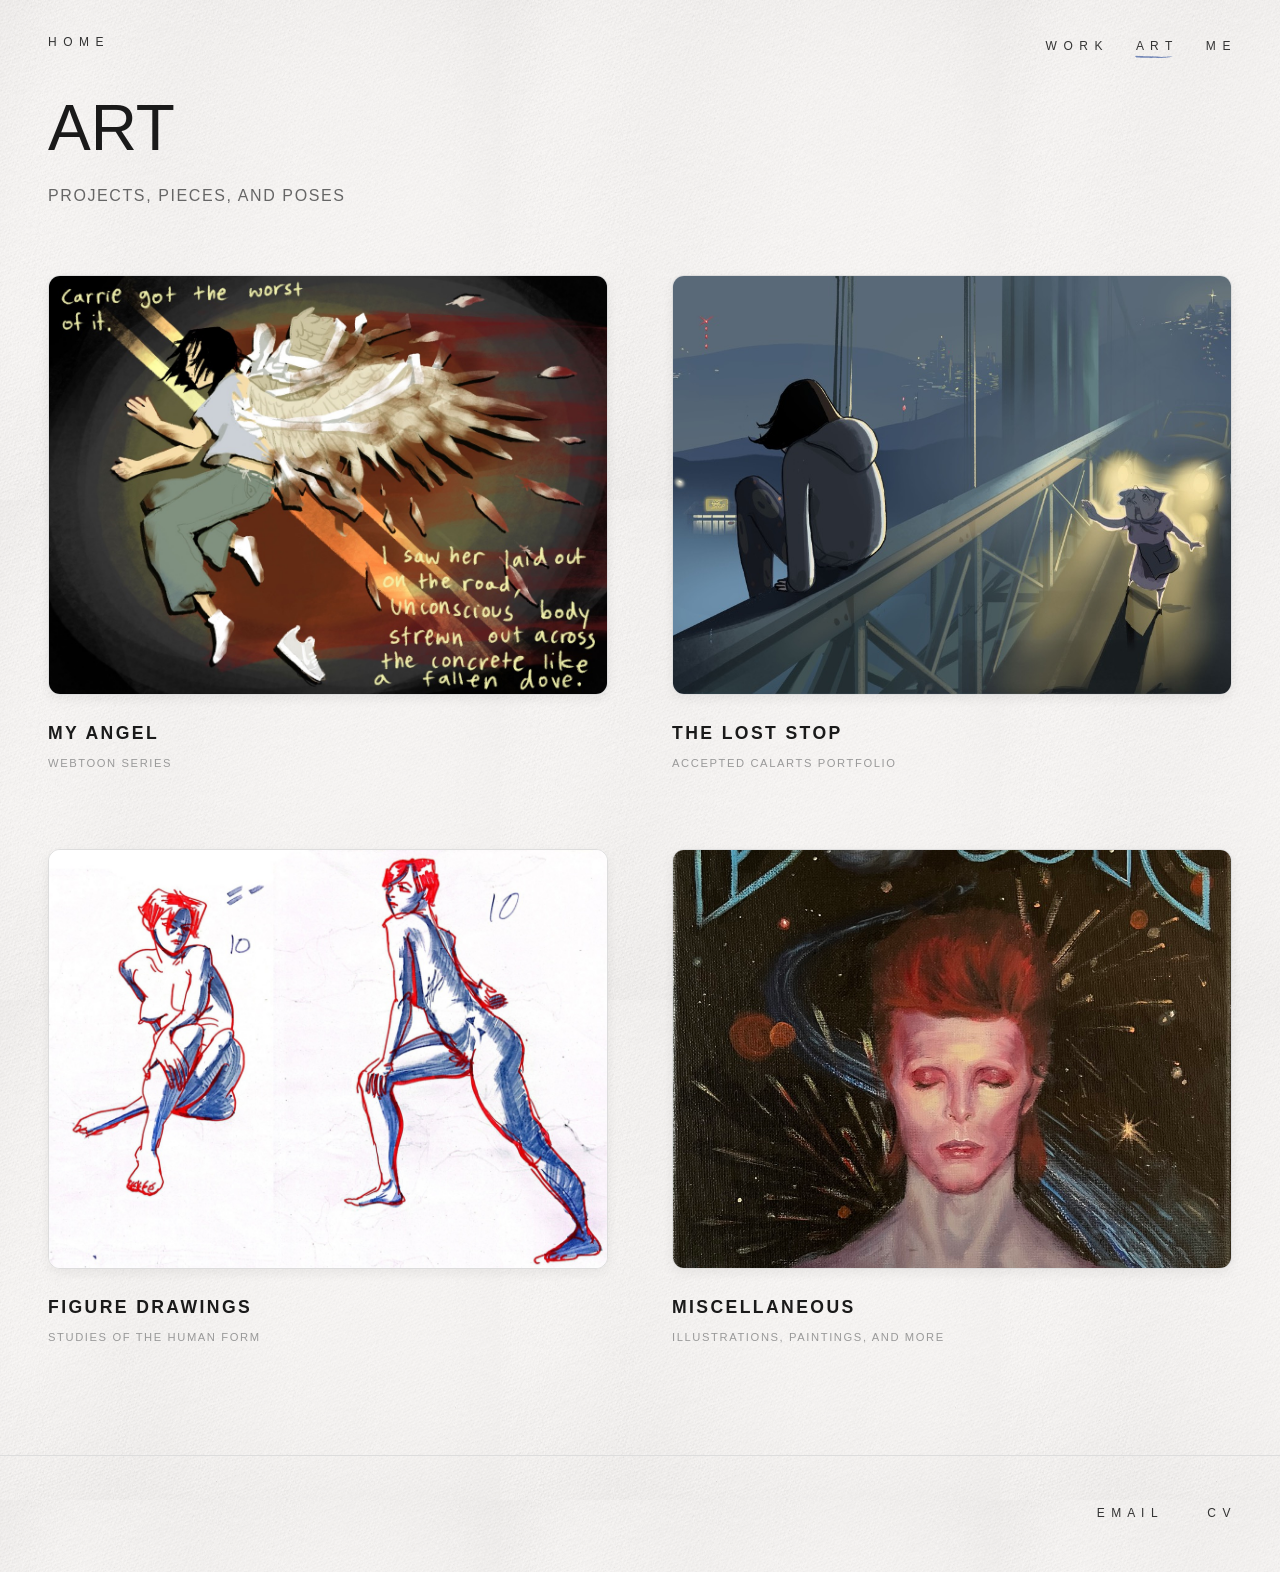
==== commit bb518b5c: "Remove Instagram link from footer on all pages Co-Authored-By: Claude Sonnet 5 <noreply@anthropic.co" ====
--- a/art.html
+++ b/art.html
@@ -84,7 +84,6 @@
     <footer class="footer">
         <div class="footer-links">
             <a href="mailto:alisaliao45@gmail.com">E M A I L</a>
-            <a href="https://www.instagram.com/serene_dippity?utm_source=ig_web_button_share_sheet&igsh=ZDNlZDc0MzIxNw==" target="_blank" rel="noopener">I N S T A G R A M</a>
             <a href="AlisaLiaoResume.pdf" target="_blank" rel="noopener">C V</a>
         </div>
     </footer>
--- a/styles.css
+++ b/styles.css
@@ -386,6 +386,10 @@
     object-fit: cover;
 }
 
+.work-card-img-contain {
+    object-fit: contain;
+}
+
 .work-card-caption {
     position: absolute;
     left: 0;
@@ -587,6 +591,28 @@
     opacity: 0.7;
 }
 
+.citation-link {
+    color: #7387B7;
+    text-decoration: none;
+    border-bottom: 1px solid rgba(115, 135, 183, 0.4);
+    transition: border-color 0.2s ease, background-color 0.2s ease;
+}
+
+.citation-link:hover {
+    border-bottom-color: #7387B7;
+    background-color: rgba(115, 135, 183, 0.1);
+}
+
+.source-item {
+    scroll-margin-top: 110px;
+}
+
+.citation-link:target,
+.source-item:target {
+    background-color: rgba(115, 135, 183, 0.15);
+    border-radius: 4px;
+}
+
 .ballot-cta {
     text-align: center;
     margin: 2.5rem 0;
@@ -649,7 +675,7 @@
 
 .section-content {
     display: grid;
-    grid-template-columns: 250px 1fr;
+    grid-template-columns: 250px minmax(0, 1fr);
     gap: 5rem;
     align-items: flex-start;
 }
@@ -904,6 +930,40 @@
     font-weight: 600;
 }
 
+.rubric-table {
+    table-layout: fixed;
+    width: 100%;
+}
+
+.rubric-table th,
+.rubric-table td {
+    white-space: normal;
+    overflow-wrap: break-word;
+    vertical-align: top;
+}
+
+.rubric-table th:first-child,
+.rubric-table td:first-child {
+    width: 16%;
+}
+
+.rubric-table th:not(:first-child),
+.rubric-table td:not(:first-child) {
+    width: 28%;
+}
+
+.rubric-table tbody tr td {
+    font-weight: 400;
+}
+
+.rubric-table tbody tr:first-child td:not(:first-child) {
+    font-weight: 400;
+}
+
+.rubric-table td:first-child {
+    font-weight: 600;
+}
+
 .features-box {
     border: 1px solid #ccc;
     border-radius: 8px;
@@ -1335,6 +1395,10 @@
     height: 100%;
     object-fit: cover;
     display: block;
+}
+
+.work-listing-card-img-contain {
+    object-fit: contain;
 }
 
 .work-listing-card:hover .work-listing-card-thumb {
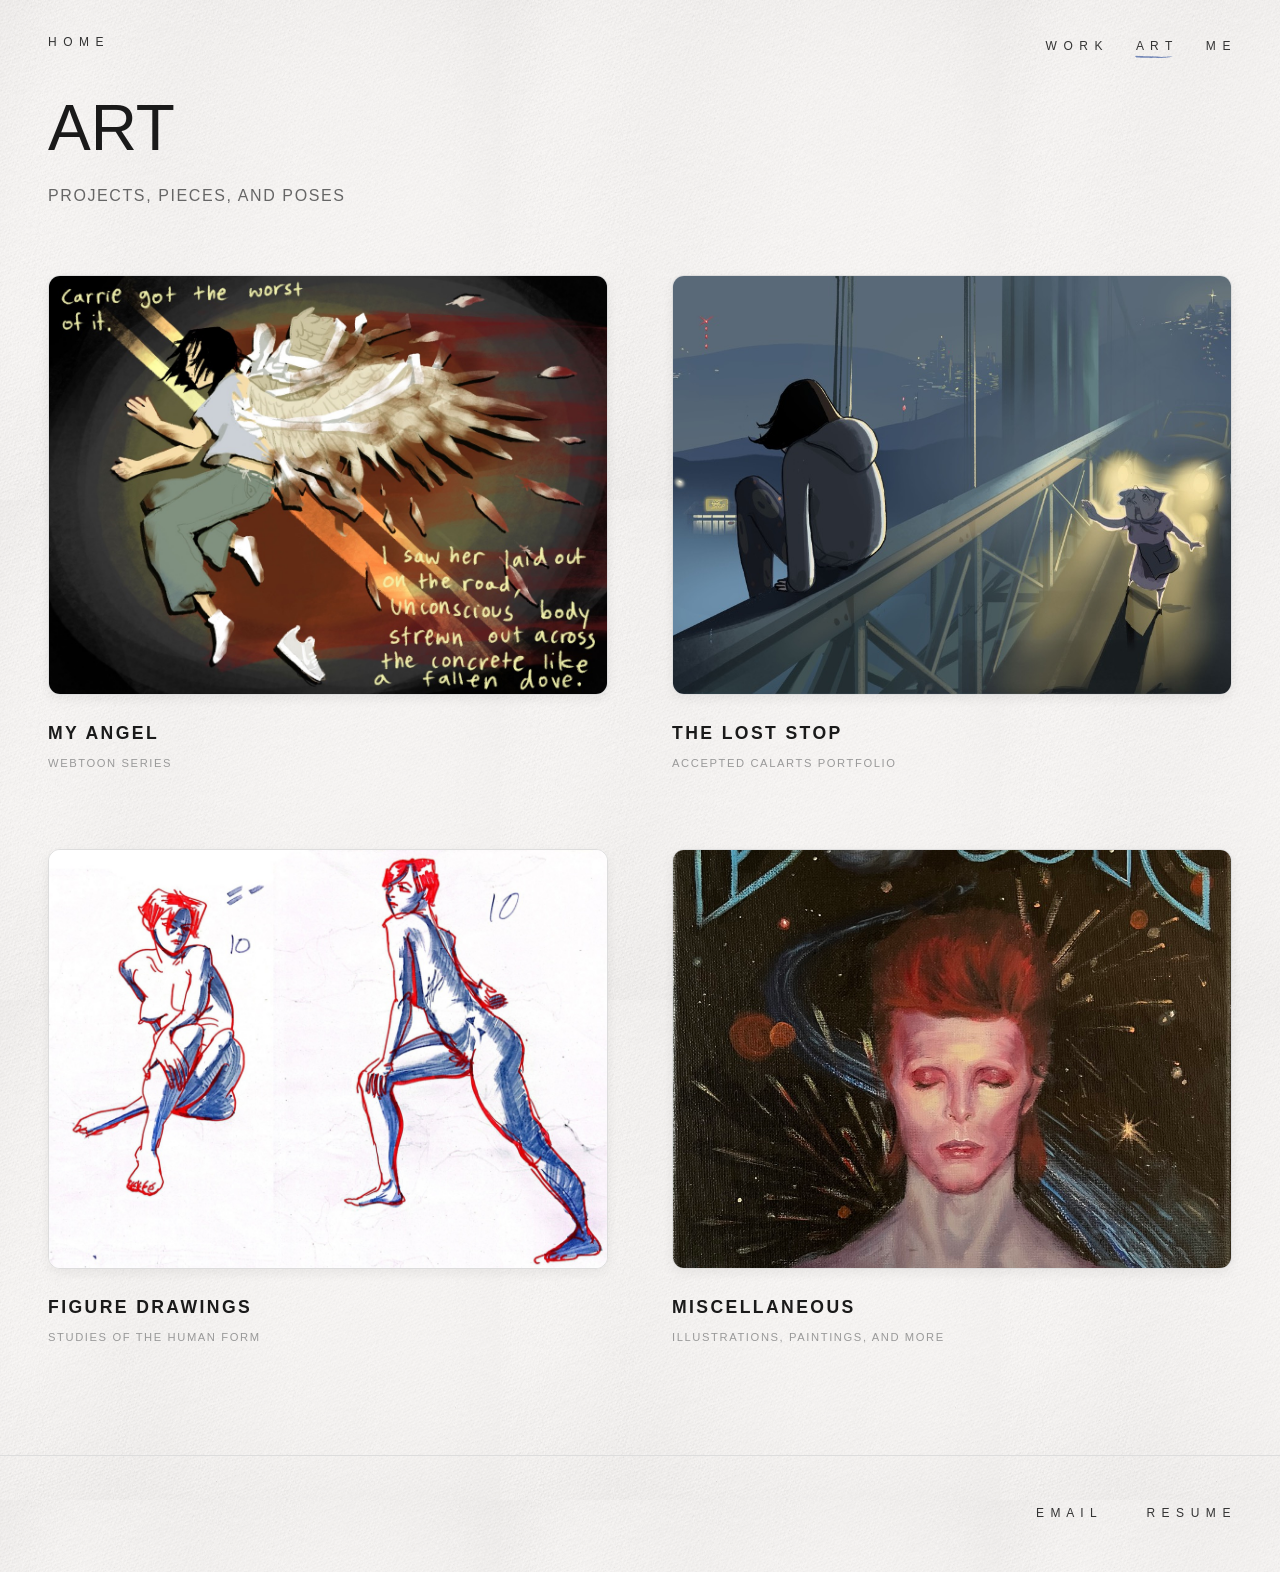
==== commit ecd231e6: "Update resume, relabel CV link, reorder Work page, fix Seneca image Co-Authored-By: Claude Opus 5.5 " ====
--- a/art.html
+++ b/art.html
@@ -84,7 +84,7 @@
     <footer class="footer">
         <div class="footer-links">
             <a href="mailto:alisaliao45@gmail.com">E M A I L</a>
-            <a href="AlisaLiaoResume.pdf" target="_blank" rel="noopener">C V</a>
+            <a href="AlisaLiaoResume.pdf" target="_blank" rel="noopener">R E S U M E</a>
         </div>
     </footer>
 
--- a/styles.css
+++ b/styles.css
@@ -155,7 +155,7 @@
 
 .hero-subtitle {
     font-size: 32px;
-    letter-spacing: 19%;
+    letter-spacing: 24%;
     margin-bottom: 3rem;
     font-weight: normal;
     white-space: nowrap;
@@ -1586,4 +1586,98 @@
         justify-content: center;
         gap: 1.5rem;
     }
-}+}
+
+/* Landing page on phones: the hero stacks vertically, the draggable
+   drawing hand is turned off, and the scattered work cards become a
+   single column, so nothing is wider than the screen. */
+@media (max-width: 768px) {
+    body {
+        overflow-x: clip;
+    }
+
+    .navbar {
+        padding: 1.5rem;
+    }
+
+    .hero {
+        display: flex;
+        flex-direction: column;
+        min-height: 0;
+        padding: 1.5rem 1.5rem 2rem;
+    }
+
+    /* Letter-spacing also adds space after the last letter, so matching
+       left padding keeps the centered text visually centered. */
+    .hero-content {
+        text-align: center;
+    }
+
+    .hero-title {
+        font-size: 9vw;
+        letter-spacing: 0.3em;
+        padding-left: 0.3em;
+    }
+
+    .hero-subtitle {
+        font-size: 4vw;
+        letter-spacing: 0.2em;
+        padding-left: 0.2em;
+        margin-top: 0.5rem;
+        margin-bottom: 1rem;
+    }
+
+    /* Pulled up so the name and tagline sit over the top of the gibbon */
+    .hero-illustration {
+        position: static;
+        width: 100%;
+        height: auto;
+        margin-top: -5rem;
+        text-align: center;
+    }
+
+    .gibbon {
+        width: 85%;
+        height: auto;
+    }
+
+    .hero-quote {
+        order: 1;
+        position: static;
+        margin-top: 1.5rem;
+        font-size: 12px;
+    }
+
+    .ink-drag-layer {
+        display: none;
+    }
+
+    .featured-work {
+        margin: 2rem auto 0;
+        padding: 3rem 1.5rem;
+    }
+
+    .featured-divider {
+        margin-top: -2rem;
+    }
+
+    .featured-star {
+        top: 22rem;
+        right: 0;
+        width: 140px;
+    }
+
+    .work-grid {
+        width: auto;
+        margin: 3rem auto 0;
+    }
+
+    .work-item {
+        height: 340px;
+    }
+
+    .footer {
+        padding: 2rem 1.5rem;
+        margin-top: 2rem;
+    }
+}
